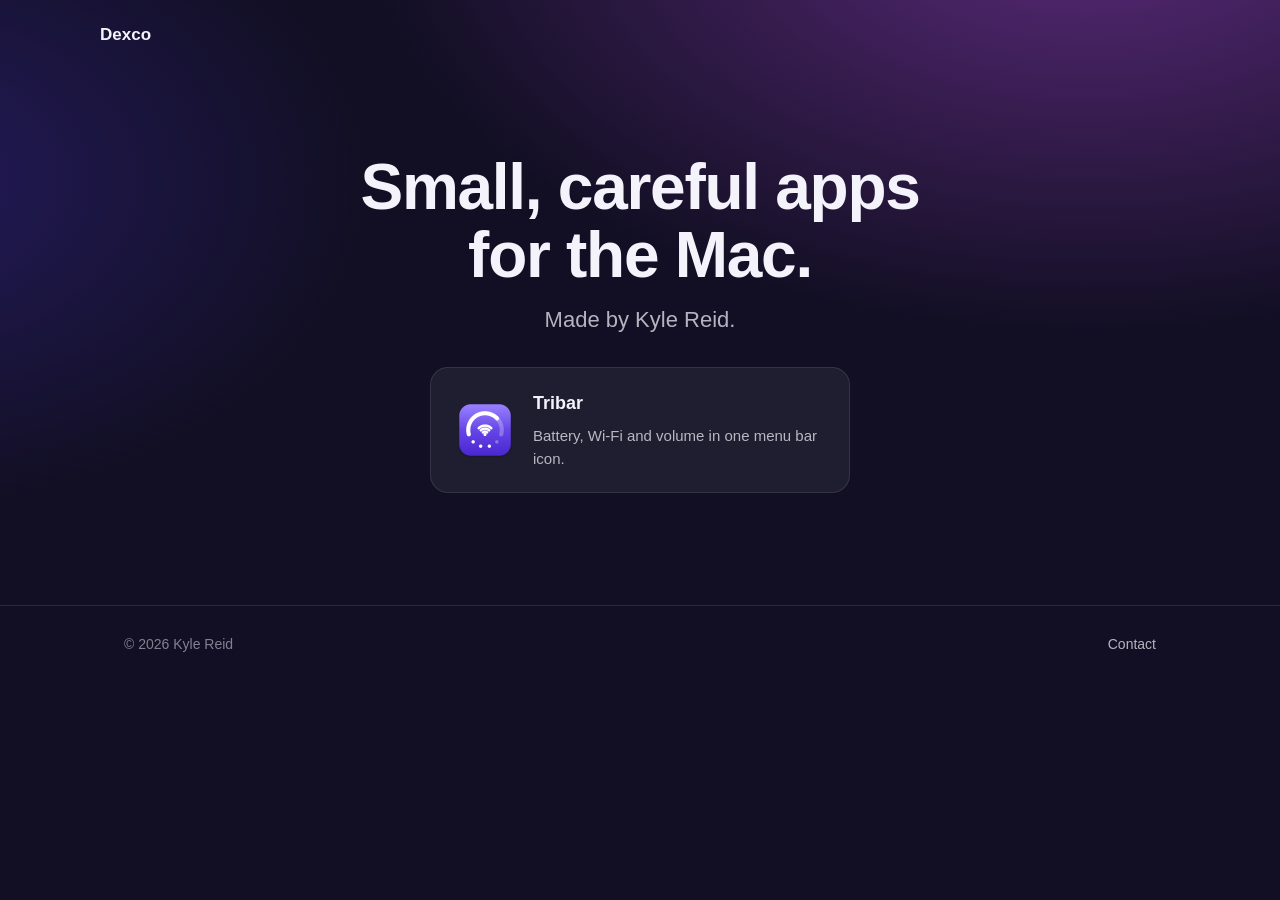
==== index.html @ f15d9faa "dexco.me: studio home and Tribar pages Co-Authored-By: Claude Opus 5.5 <noreply@anthropic.com> Claud" ====
<!doctype html>
<html lang="en">
<head>
<meta charset="utf-8">
<meta name="viewport" content="width=device-width, initial-scale=1">
<title>Dexco</title>
<meta name="description" content="Small, careful apps for the Mac.">
<link rel="icon" href="tribar/img/favicon.png">
<link rel="stylesheet" href="tribar/style.css">
</head>
<body>
<header class="wrap top">
  <span class="brand">Dexco</span>
</header>
<main class="wrap hero">
  <h1>Small, careful apps<br>for the Mac.</h1>
  <p class="lead">Made by Kyle Reid.</p>
  <div class="grid" style="max-width:420px;margin:24px auto 0;text-align:left">
    <a class="card" href="tribar/" style="display:flex;gap:16px;align-items:center;color:inherit;text-decoration:none">
      <img src="tribar/img/icon.png" alt="" style="width:64px;height:64px;border-radius:15px">
      <span><h3>Tribar</h3><p>Battery, Wi-Fi and volume in one menu bar icon.</p></span>
    </a>
  </div>
</main>
<footer>
  <div class="wrap">
    <span>© 2026 Kyle Reid</span>
    <span><a href="tribar/support/">Contact</a></span>
  </div>
</footer>
</body>
</html>
---- tribar/style.css ----
:root {
  --bg: #120f24;
  --bg-2: #1c1538;
  --card: rgba(255, 255, 255, 0.06);
  --card-border: rgba(255, 255, 255, 0.10);
  --text: #f4f2fb;
  --muted: rgba(244, 242, 251, 0.72);
  --faint: rgba(244, 242, 251, 0.5);
  --accent: #a78bfa;
  --accent-2: #60a5fa;
  --radius: 18px;
  --max: 1080px;
}

* { box-sizing: border-box; }

html { -webkit-text-size-adjust: 100%; }

body {
  margin: 0;
  color: var(--text);
  background: var(--bg);
  background-image: radial-gradient(1200px 700px at 85% -10%, #5b2a7a 0%, transparent 60%),
                    radial-gradient(900px 600px at -10% 20%, #241b5c 0%, transparent 55%);
  background-attachment: fixed;
  font: 17px/1.55 -apple-system, BlinkMacSystemFont, "SF Pro Text", "Helvetica Neue", Arial, sans-serif;
}

a { color: var(--accent); text-decoration: none; }
a:hover { text-decoration: underline; }

.wrap { max-width: var(--max); margin: 0 auto; padding: 0 24px; }

/* Header */
.top { display: flex; align-items: center; justify-content: space-between; padding: 22px 0; }
.brand { display: flex; align-items: center; gap: 10px; color: var(--text); font-weight: 600; }
.brand img { width: 32px; height: 32px; border-radius: 8px; }
.top nav { display: flex; gap: 22px; font-size: 15px; }
.top nav a { color: var(--muted); }
.top nav a:hover { color: var(--text); text-decoration: none; }

/* Hero */
.hero { text-align: center; padding: 56px 0 24px; }
.hero .icon { width: 112px; height: 112px; border-radius: 26px; box-shadow: 0 18px 50px rgba(0,0,0,.45); }
.hero h1 { font-size: clamp(36px, 6vw, 64px); line-height: 1.05; letter-spacing: -0.02em; margin: 28px 0 14px; }
.hero p.lead { font-size: clamp(18px, 2.2vw, 22px); color: var(--muted); max-width: 720px; margin: 0 auto 30px; }

.button {
  display: inline-flex; align-items: center; gap: 10px;
  padding: 14px 24px; border-radius: 999px;
  background: linear-gradient(90deg, #8b5cf6, #3b82f6);
  color: #fff; font-weight: 600; font-size: 17px;
}
.button:hover { text-decoration: none; filter: brightness(1.08); }
.button.soon { background: var(--card); border: 1px solid var(--card-border); color: var(--muted); cursor: default; }
.small { font-size: 14px; color: var(--faint); margin-top: 14px; }

/* Screenshots */
.shot { margin: 56px auto 0; }
.shot img { width: 100%; height: auto; display: block; border-radius: var(--radius); box-shadow: 0 30px 80px rgba(0,0,0,.5); border: 1px solid var(--card-border); }

.section { padding: 72px 0 0; }
.section h2 { font-size: clamp(28px, 4vw, 40px); letter-spacing: -0.01em; margin: 0 0 12px; text-align: center; }
.section p.sub { color: var(--muted); text-align: center; max-width: 680px; margin: 0 auto; }

.grid { display: grid; grid-template-columns: repeat(auto-fit, minmax(260px, 1fr)); gap: 16px; margin-top: 36px; }
.card { background: var(--card); border: 1px solid var(--card-border); border-radius: var(--radius); padding: 22px; }
.card h3 { margin: 0 0 6px; font-size: 18px; }
.card p { margin: 0; color: var(--muted); font-size: 15px; }

.gallery { display: grid; grid-template-columns: repeat(auto-fit, minmax(300px, 1fr)); gap: 18px; margin-top: 36px; }
.gallery img { width: 100%; height: auto; display: block; border-radius: 14px; border: 1px solid var(--card-border); }

/* Text pages */
.page { max-width: 760px; padding: 32px 0 24px; }
.page h1 { font-size: clamp(32px, 5vw, 46px); letter-spacing: -0.02em; margin: 24px 0 6px; }
.page .meta { color: var(--faint); font-size: 14px; margin-bottom: 32px; }
.page h2 { font-size: 22px; margin: 36px 0 8px; }
.page p, .page li { color: var(--muted); }
.page strong { color: var(--text); }
.page ul { padding-left: 20px; }
.contact { background: var(--card); border: 1px solid var(--card-border); border-radius: var(--radius); padding: 22px 24px; margin: 8px 0 8px; }
.contact a { font-size: 20px; font-weight: 600; }

details { background: var(--card); border: 1px solid var(--card-border); border-radius: 14px; padding: 16px 20px; margin: 10px 0; }
details summary { cursor: pointer; font-weight: 600; color: var(--text); list-style: none; }
details summary::-webkit-details-marker { display: none; }
details summary::after { content: "+"; float: right; color: var(--faint); }
details[open] summary::after { content: "–"; }
details p { margin: 10px 0 0; }

/* Footer */
footer { border-top: 1px solid var(--card-border); margin-top: 88px; padding: 28px 0 40px; color: var(--faint); font-size: 14px; }
footer .wrap { display: flex; flex-wrap: wrap; gap: 12px 24px; justify-content: space-between; }
footer a { color: var(--muted); }

@media (max-width: 600px) {
  body { font-size: 16px; }
  .wrap { padding: 0 16px; }
  .top nav { gap: 14px; font-size: 14px; }
  .hero { padding-top: 32px; }
  .hero .icon { width: 88px; height: 88px; border-radius: 20px; }
  .shot { margin-top: 36px; }
}
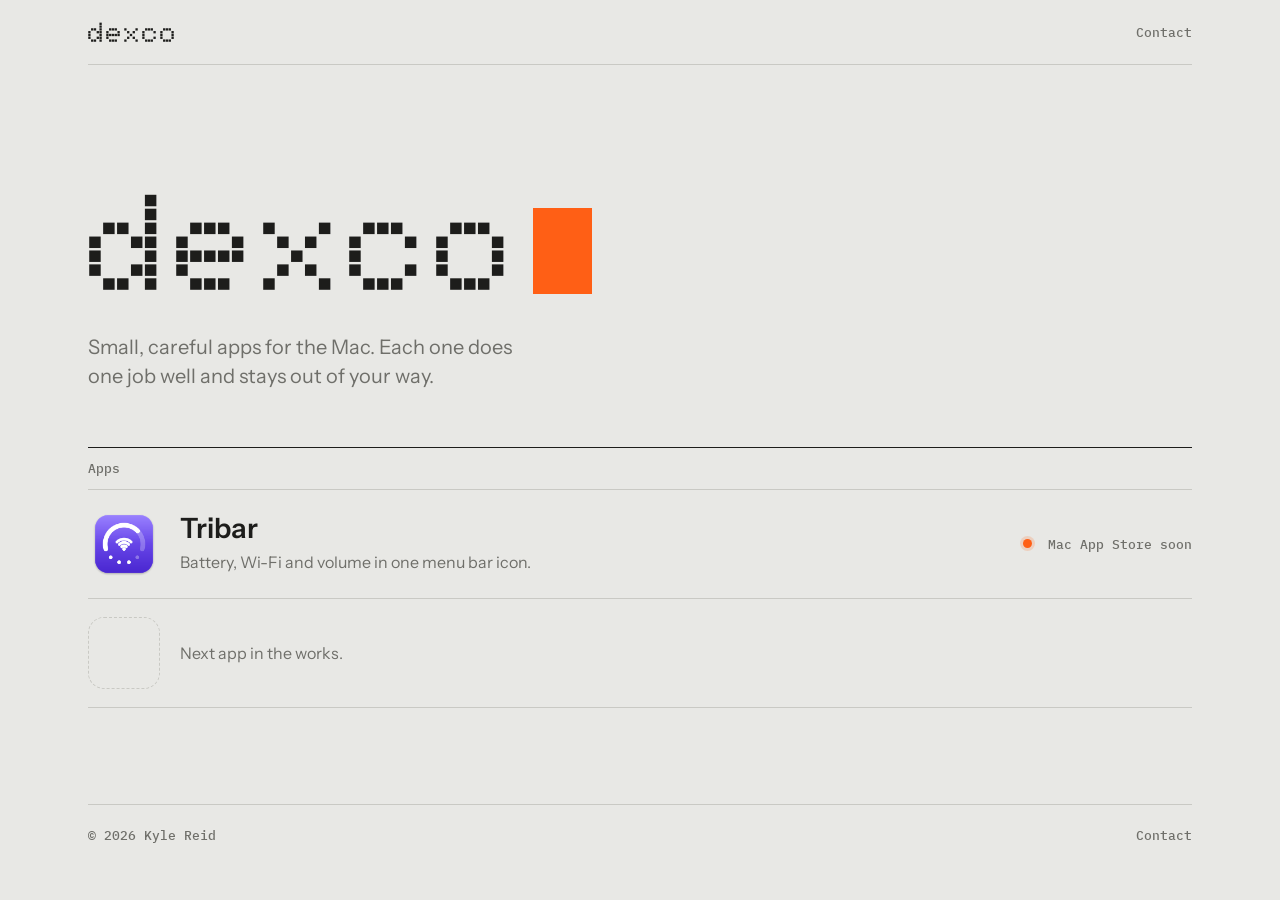
==== commit 59632d19: "Redesign: aluminium grey and safety orange studio system; Tribar page with real panels and a Free/Pr" ====
--- a/index.html
+++ b/index.html
@@ -3,30 +3,49 @@
 <head>
 <meta charset="utf-8">
 <meta name="viewport" content="width=device-width, initial-scale=1">
-<title>Dexco</title>
-<meta name="description" content="Small, careful apps for the Mac.">
-<link rel="icon" href="tribar/img/favicon.png">
-<link rel="stylesheet" href="tribar/style.css">
+<title>dexco</title>
+<meta name="description" content="dexco makes small, careful apps for the Mac.">
+<meta name="theme-color" content="#e8e8e5">
+<link rel="icon" href="assets/favicon.png">
+<link rel="preconnect" href="https://fonts.googleapis.com">
+<link rel="preconnect" href="https://fonts.gstatic.com" crossorigin>
+<link rel="stylesheet" href="https://fonts.googleapis.com/css2?family=Doto:wght@800&family=IBM+Plex+Mono:wght@500&family=Instrument+Sans:wght@400;500;600&display=swap">
+<link rel="stylesheet" href="assets/site.css">
 </head>
 <body>
-<header class="wrap top">
-  <span class="brand">Dexco</span>
-</header>
-<main class="wrap hero">
-  <h1>Small, careful apps<br>for the Mac.</h1>
-  <p class="lead">Made by Kyle Reid.</p>
-  <div class="grid" style="max-width:420px;margin:24px auto 0;text-align:left">
-    <a class="card" href="tribar/" style="display:flex;gap:16px;align-items:center;color:inherit;text-decoration:none">
-      <img src="tribar/img/icon.png" alt="" style="width:64px;height:64px;border-radius:15px">
-      <span><h3>Tribar</h3><p>Battery, Wi-Fi and volume in one menu bar icon.</p></span>
-    </a>
-  </div>
-</main>
-<footer>
-  <div class="wrap">
+<div class="frame">
+  <header class="bar">
+    <a class="wordmark" href="./" aria-label="dexco home">dexco</a>
+    <nav><a href="tribar/support/">Contact</a></nav>
+  </header>
+
+  <main>
+    <section class="home-hero">
+      <h1 class="big">dexco<span class="cursor" aria-hidden="true"></span></h1>
+      <p>Small, careful apps for the Mac. Each one does one job well and stays out of your way.</p>
+    </section>
+
+    <section class="directory" aria-labelledby="apps">
+      <h2 id="apps">Apps</h2>
+      <a class="app-row" href="tribar/">
+        <img src="tribar/img/icon.png" width="72" height="72" alt="">
+        <span>
+          <span class="name">Tribar</span>
+          <span class="what" style="display:block">Battery, Wi-Fi and volume in one menu bar icon.</span>
+        </span>
+        <span class="state"><span class="lamp on"></span>&nbsp; Mac App Store soon</span>
+      </a>
+      <div class="app-row empty" aria-hidden="true">
+        <span class="slot"></span>
+        <span>Next app in the works.</span>
+      </div>
+    </section>
+  </main>
+
+  <footer class="foot">
     <span>© 2026 Kyle Reid</span>
-    <span><a href="tribar/support/">Contact</a></span>
-  </div>
-</footer>
+    <nav><a href="tribar/support/">Contact</a></nav>
+  </footer>
+</div>
 </body>
 </html>
--- a/assets/site.css
+++ b/assets/site.css
@@ -0,0 +1,182 @@
+/* dexco — one studio system for every page.
+   Neutral aluminium greys with one safety orange. The apps bring their own colour in their
+   icons and screenshots; the site stays out of the way, like a product on a grey bench. */
+
+:root {
+  --paper: #e8e8e5;      /* page */
+  --panel: #f6f6f4;      /* raised surfaces */
+  --rule: #c9c9c4;       /* 1px grid lines */
+  --ink: #1d1d1b;        /* text */
+  --mute: #6f6f6a;       /* secondary text (5.2:1 on --paper) */
+  --orange: #ff5f15;     /* action, status, focus */
+  --orange-ink: #c94300; /* orange text on light surfaces, AA */
+
+  --sans: "Instrument Sans", "Helvetica Neue", Arial, sans-serif;
+  --mono: "IBM Plex Mono", ui-monospace, Menlo, monospace;
+  --dots: "Doto", var(--mono);
+
+  --step--1: 0.8125rem;  /* 13 */
+  --step-0: 1rem;        /* 16 */
+  --step-1: 1.25rem;     /* 20 */
+  --step-2: 1.75rem;     /* 28 */
+  --step-3: clamp(2.25rem, 1.4rem + 3.6vw, 4.25rem);
+  --step-4: clamp(3.5rem, 1.5rem + 9vw, 9rem);
+
+  --edge: clamp(16px, 4vw, 48px);
+  --max: 1200px;
+}
+
+* { box-sizing: border-box; }
+html { -webkit-text-size-adjust: 100%; }
+
+body {
+  margin: 0;
+  background: var(--paper);
+  color: var(--ink);
+  font: 400 var(--step-0)/1.6 var(--sans);
+  font-feature-settings: "ss01", "tnum";
+}
+
+img { max-width: 100%; height: auto; display: block; }
+
+a { color: inherit; text-decoration-thickness: 1px; text-underline-offset: 3px; }
+a:hover { color: var(--orange-ink); }
+:focus-visible { outline: 2px solid var(--orange); outline-offset: 3px; }
+
+.frame { max-width: var(--max); margin: 0 auto; padding: 0 var(--edge); }
+
+/* Top bar: the wordmark is the only decoration on the site. */
+.bar {
+  display: flex; align-items: center; justify-content: space-between; gap: 16px;
+  padding: 18px 0; border-bottom: 1px solid var(--rule);
+}
+.wordmark {
+  font: 800 1.75rem/1 var(--dots); letter-spacing: 0.04em; text-decoration: none; color: var(--ink);
+}
+.wordmark:hover { color: var(--orange); }
+.crumb { font: 500 var(--step--1)/1 var(--mono); color: var(--mute); }
+.crumb a { text-decoration: none; }
+.bar nav { display: flex; gap: 20px; font: 500 var(--step--1)/1 var(--mono); }
+.bar nav a { text-decoration: none; color: var(--mute); }
+.bar nav a:hover, .bar nav a[aria-current] { color: var(--ink); }
+
+/* A status lamp: orange when something is live, grey when it isn't yet. */
+.lamp { display: inline-block; width: 9px; height: 9px; border-radius: 50%; background: var(--rule); box-shadow: inset 0 0 0 1px rgba(0,0,0,.15); vertical-align: 1px; }
+.lamp.on { background: var(--orange); box-shadow: 0 0 0 3px rgba(255, 95, 21, .18); }
+
+/* Spec grid: cells separated by 1px rules, like a panel of controls. */
+.specs {
+  display: grid; grid-template-columns: repeat(auto-fit, minmax(170px, 1fr));
+  gap: 1px; background: var(--rule); border: 1px solid var(--rule);
+}
+.specs > div { background: var(--panel); padding: 14px 16px 16px; }
+.specs dt { font: 500 var(--step--1)/1.3 var(--mono); color: var(--mute); }
+.specs dd { margin: 6px 0 0; font: 500 var(--step-1)/1.25 var(--sans); }
+
+.button {
+  display: inline-flex; align-items: center; gap: 10px;
+  padding: 14px 22px; border-radius: 3px;
+  background: var(--orange); color: #fff; text-decoration: none;
+  font: 600 var(--step-0)/1 var(--sans);
+  transition: background-color .1s;
+}
+.button:hover { background: #e85000; color: #fff; }
+.button[aria-disabled="true"] { background: var(--panel); color: var(--ink); box-shadow: inset 0 0 0 1px var(--rule); cursor: default; }
+
+/* ---------- Studio home: a directory ---------- */
+.home-hero { padding: clamp(48px, 9vw, 120px) 0 clamp(32px, 5vw, 56px); }
+.home-hero .big { font: 800 var(--step-4)/0.9 var(--dots); letter-spacing: 0.02em; margin: 0; }
+/* The one moment of motion: an orange block cursor, like a dot-matrix display waking up. */
+.cursor { display: inline-block; width: 0.42em; height: 0.62em; margin-left: 0.08em; background: var(--orange); vertical-align: -0.02em; animation: blink 1.1s steps(1) 4 both; }
+@keyframes blink { 50% { opacity: 0; } }
+.home-hero p { max-width: 34ch; font-size: var(--step-1); line-height: 1.45; color: var(--mute); margin: 28px 0 0; }
+
+.directory { border-top: 1px solid var(--ink); margin-bottom: 96px; }
+.directory h2 { font: 500 var(--step--1)/1 var(--mono); color: var(--mute); margin: 14px 0; }
+.app-row {
+  display: grid; grid-template-columns: 72px 1fr auto; gap: 20px; align-items: center;
+  padding: 18px 0; border-top: 1px solid var(--rule); text-decoration: none;
+}
+.app-row:last-child { border-bottom: 1px solid var(--rule); }
+.app-row img { width: 72px; height: 72px; border-radius: 16px; }
+.app-row .name { font: 600 var(--step-2)/1.1 var(--sans); }
+.app-row .what { color: var(--mute); margin-top: 4px; }
+.app-row .state { font: 500 var(--step--1)/1 var(--mono); color: var(--mute); white-space: nowrap; }
+.app-row:hover .name { color: var(--orange-ink); }
+.app-row.empty { color: var(--mute); grid-template-columns: 72px 1fr; }
+.app-row.empty .slot { width: 72px; height: 72px; border-radius: 16px; border: 1px dashed var(--rule); }
+
+/* ---------- Product page ---------- */
+.p-hero { display: grid; grid-template-columns: 1fr; gap: clamp(32px, 5vw, 56px); padding: clamp(40px, 7vw, 88px) 0 48px; }
+.p-hero > div { max-width: 46rem; }
+.p-hero .icon { width: 88px; height: 88px; border-radius: 20px; margin-bottom: 28px; }
+.p-hero h1 { font: 600 var(--step-3)/1.02 var(--sans); letter-spacing: -0.025em; margin: 0 0 20px; }
+.p-hero .lead { font-size: var(--step-1); line-height: 1.5; color: var(--mute); max-width: 44ch; margin: 0 0 28px; }
+.p-hero .note { font: 500 var(--step--1)/1.4 var(--mono); color: var(--mute); margin-top: 14px; }
+.shot { border-radius: 8px; border: 1px solid var(--rule); box-shadow: 0 1px 0 rgba(0,0,0,.04), 0 24px 48px -24px rgba(0,0,0,.35); }
+
+.block { padding: 72px 0 0; }
+.block > h2 { font: 600 var(--step-2)/1.15 var(--sans); letter-spacing: -0.01em; margin: 0 0 8px; max-width: 24ch; }
+.block > p.sub { color: var(--mute); max-width: 60ch; margin: 0 0 28px; }
+
+.features { display: grid; grid-template-columns: repeat(auto-fit, minmax(240px, 1fr)); gap: 1px; background: var(--rule); border: 1px solid var(--rule); }
+.features > div { background: var(--panel); padding: 22px; }
+.features h3 { font: 600 var(--step-1)/1.2 var(--sans); margin: 0 0 6px; }
+.features p { margin: 0; color: var(--mute); font-size: 0.9375rem; }
+
+.gallery { display: grid; grid-template-columns: minmax(0, 1020fr) minmax(0, 1270fr); gap: 20px; align-items: start; }
+.gallery figure { margin: 0; }
+.gallery figcaption { font: 500 var(--step--1)/1.4 var(--mono); color: var(--mute); margin-top: 10px; }
+
+.compare { width: 100%; border-collapse: collapse; background: var(--panel); border: 1px solid var(--rule); }
+.compare th, .compare td { text-align: left; padding: 12px 16px; border-bottom: 1px solid var(--rule); vertical-align: top; }
+.compare thead th { font: 600 var(--step-1)/1.2 var(--sans); background: var(--paper); }
+.compare thead th:last-child { color: var(--orange-ink); }
+.compare td:not(:first-child) { width: 22%; font-family: var(--mono); font-size: var(--step--1); }
+.compare .yes::before { content: ""; display: inline-block; width: 8px; height: 8px; border-radius: 50%; background: var(--ink); margin-right: 8px; vertical-align: 1px; }
+.compare .pro::before { background: var(--orange); }
+.compare .no { color: var(--rule); }
+.compare tr:last-child td { border-bottom: 0; }
+
+.closing { margin: 88px 0 0; padding: 40px; background: var(--ink); color: var(--paper); border-radius: 6px; display: flex; flex-wrap: wrap; gap: 24px; align-items: center; justify-content: space-between; }
+.closing h2 { font: 600 var(--step-2)/1.15 var(--sans); margin: 0; max-width: 22ch; }
+.closing .button[aria-disabled="true"] { background: transparent; color: var(--paper); box-shadow: inset 0 0 0 1px #5a5a56; }
+
+/* ---------- Text pages (privacy, support) ---------- */
+.doc { max-width: 68ch; padding: 48px 0 0; }
+.doc h1 { font: 600 var(--step-3)/1.05 var(--sans); letter-spacing: -0.02em; margin: 0 0 10px; }
+.doc .meta { font: 500 var(--step--1)/1.4 var(--mono); color: var(--mute); margin: 0 0 36px; }
+.doc h2 { font: 600 var(--step-1)/1.3 var(--sans); margin: 40px 0 8px; }
+.doc p, .doc li { color: #3c3c39; }
+.doc ul { padding-left: 1.2em; }
+.doc strong { color: var(--ink); }
+.mail { display: inline-block; margin: 8px 0 4px; font: 600 var(--step-2)/1.2 var(--sans); text-decoration: none; border-bottom: 2px solid var(--orange); }
+
+.faq { border-top: 1px solid var(--ink); margin-top: 16px; }
+.faq details { border-bottom: 1px solid var(--rule); }
+.faq summary { cursor: pointer; list-style: none; padding: 16px 32px 16px 0; font-weight: 600; position: relative; }
+.faq summary::-webkit-details-marker { display: none; }
+.faq summary::after { content: "+"; position: absolute; right: 4px; top: 14px; font: 500 1.25rem/1 var(--mono); color: var(--mute); }
+.faq details[open] summary::after { content: "−"; color: var(--orange-ink); }
+.faq details p { margin: 0 0 18px; }
+
+/* ---------- Footer ---------- */
+.foot { margin-top: 96px; border-top: 1px solid var(--rule); padding: 22px 0 40px; display: flex; flex-wrap: wrap; gap: 12px 28px; justify-content: space-between; font: 500 var(--step--1)/1.4 var(--mono); color: var(--mute); }
+.foot nav { display: flex; gap: 20px; }
+.foot a { text-decoration: none; }
+.foot a:hover { color: var(--ink); }
+
+@media (max-width: 760px) {
+  .p-hero { grid-template-columns: 1fr; }
+  .gallery { grid-template-columns: 1fr; }
+  .app-row { grid-template-columns: 56px 1fr; }
+  .app-row img, .app-row.empty .slot { width: 56px; height: 56px; border-radius: 13px; }
+  .app-row .state { grid-column: 2; }
+  .compare td:not(:first-child) { width: 26%; }
+  .compare th, .compare td { padding: 10px 10px; }
+  .closing { padding: 28px 22px; }
+}
+
+@media (prefers-reduced-motion: reduce) { * { transition: none !important; animation: none !important; } }
+
+.sr-only { position: absolute; width: 1px; height: 1px; overflow: hidden; clip: rect(0 0 0 0); white-space: nowrap; }
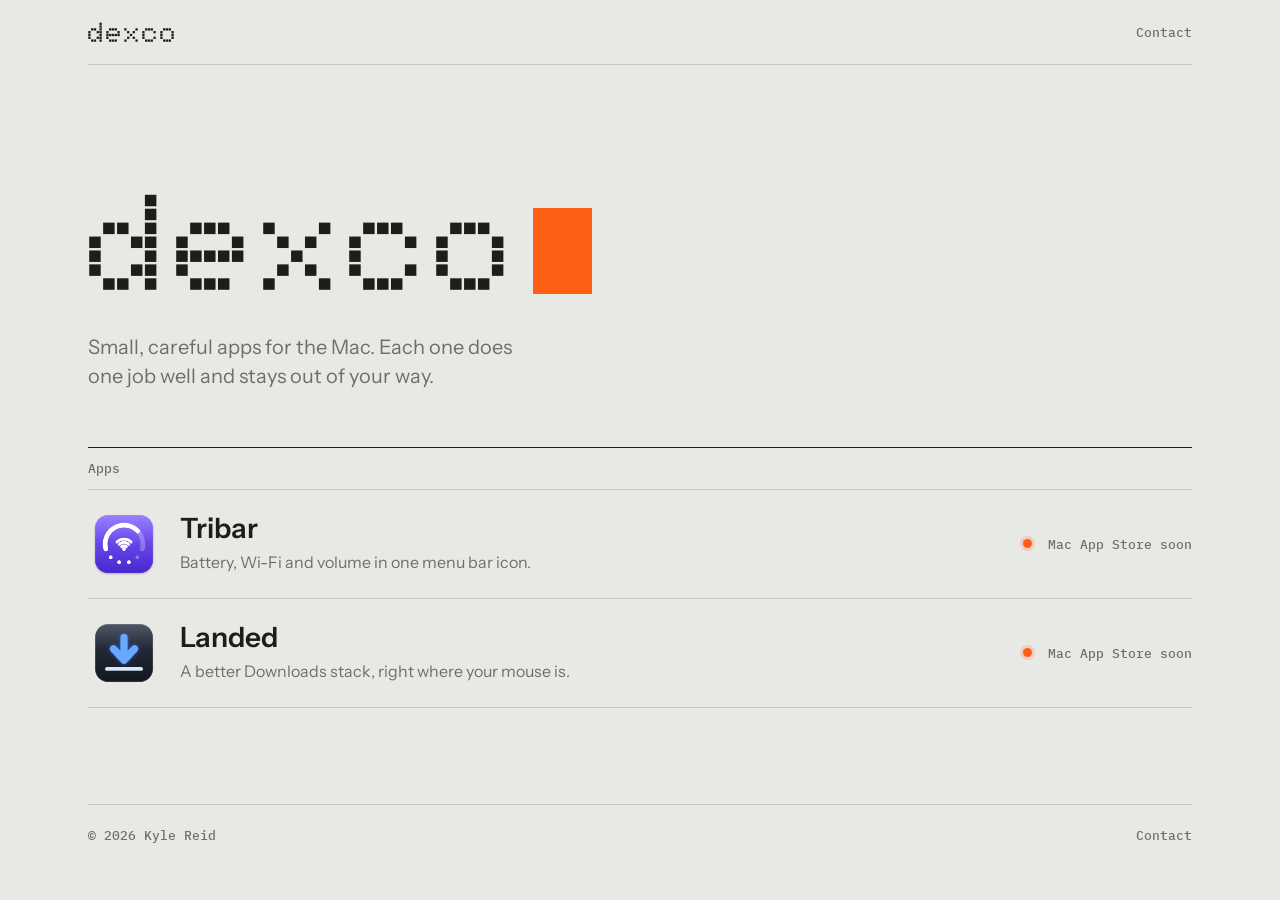
==== commit e317ac73: "Add Landed page, privacy and support; list Landed on the home page Co-Authored-By: Claude Opus 5.5 <" ====
--- a/index.html
+++ b/index.html
@@ -35,10 +35,14 @@
         </span>
         <span class="state"><span class="lamp on"></span>&nbsp; Mac App Store soon</span>
       </a>
-      <div class="app-row empty" aria-hidden="true">
-        <span class="slot"></span>
-        <span>Next app in the works.</span>
-      </div>
+      <a class="app-row" href="landed/">
+        <img src="landed/img/icon.png" width="72" height="72" alt="">
+        <span>
+          <span class="name">Landed</span>
+          <span class="what" style="display:block">A better Downloads stack, right where your mouse is.</span>
+        </span>
+        <span class="state"><span class="lamp on"></span>&nbsp; Mac App Store soon</span>
+      </a>
     </section>
   </main>
 
